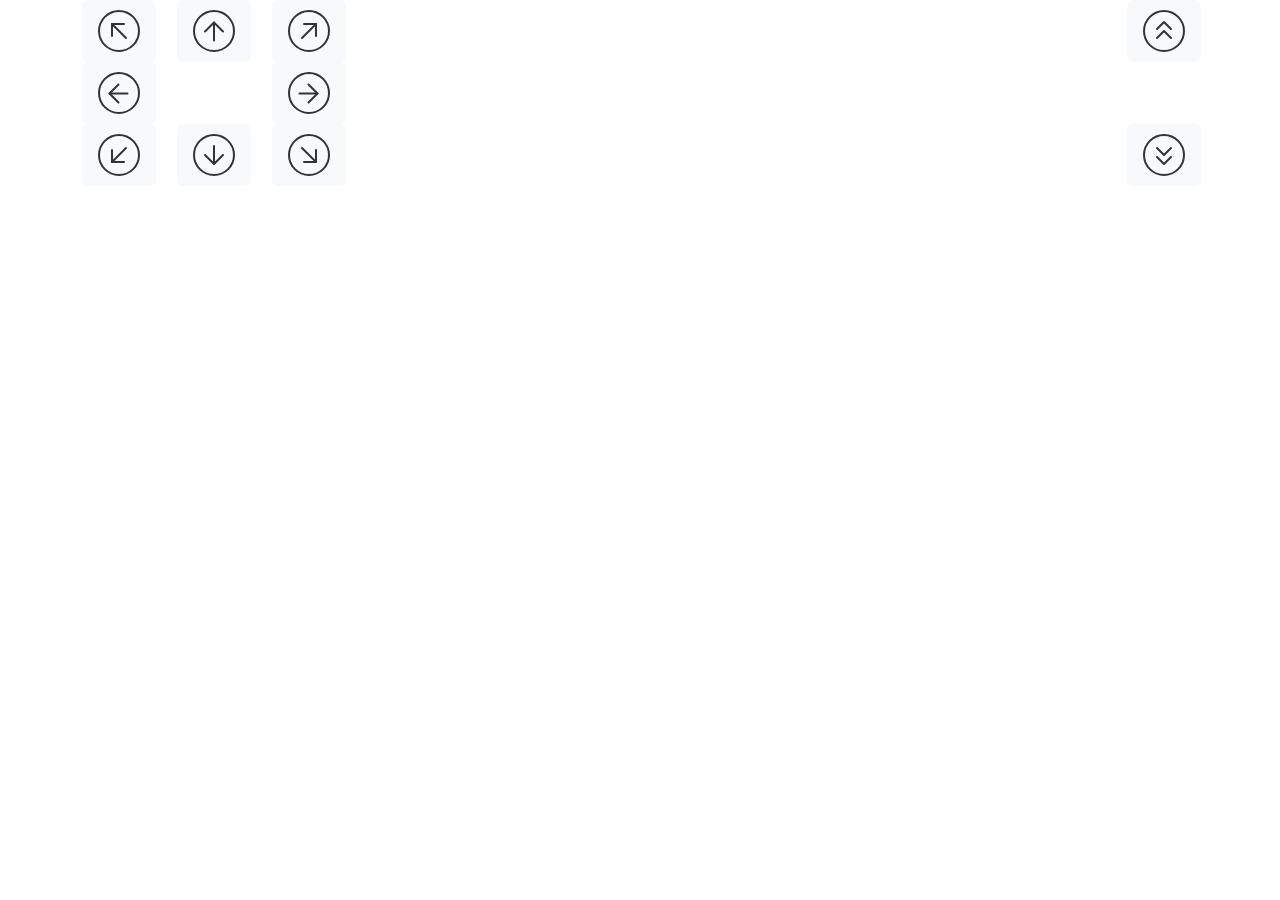
==== src/main/resources/index.html @ 2a311222 "change logic" ====
<!DOCTYPE html>
<html lang="en">
<head>
    <meta charset="UTF-8">
    <title>car</title>
    <link href="https://cdn.bootcdn.net/ajax/libs/bootstrap/5.3.1/css/bootstrap.css" rel="stylesheet">
    <link rel="icon" href="static/steering-wheel.png" />
</head>
<body>
    <div class="container">
        <div class="col">
            <div class="row">
                <div class="col-1">
                    <button class="btn btn-light" id="turn_left" >
                        <img src="static/turn_left.svg" alt="1"></img>
                    </button>
                </div>
                <div class="col-1">
                    <button class="btn btn-light" id="straight">
                        <img src="static/up.svg" alt="1"></img>
                    </button>
                </div>
                <div class="col-1">
                    <button class="btn btn-light" id="turn_right">
                        <img src="static/turn_right.svg" alt="1"></img>
                    </button>
                </div>
                <div class="col-7"></div>
                <div class="col-1"></div>
                <div class="col-1">
                    <button class="btn btn-light" id="speed_up">
                        <img src="static/speed_up.svg" alt="1"></img>
                    </button>
                </div>
            </div>
            <div class="row">
                <div class="col-1">
                    <button class="btn btn-light" id="left">
                        <img src="static/left.svg" alt="left"></img>
                    </button>
                </div>
                <div class="col-1">

                </div>
                <div class="col-1">
                    <button class="btn btn-light" id="right">
                        <img src="static/right.svg" alt="right"></img>
                    </button>
                </div>
                <div class="col-9">

                </div>
            </div>
            <div class="row">
                <div class="col-1">
                    <button class="btn btn-light" id="back_left">
                        <img src="static/back_left.svg" alt="down"></img>
                    </button>
                </div>
                <div class="col-1">
                    <button class="btn btn-light" id="backward">
                        <img src="static/down.svg" alt="down"></img>
                    </button>
                </div>
                <div class="col-1">
                    <button class="btn btn-light" id="back_right">
                        <img src="static/back_right.svg" alt="down"></img>
                    </button>
                </div>
                <div class="col-7"></div>
                <div class="col-1"></div>
                <div class="col-1">
                    <button class="btn btn-light" id="speed_down">
                        <img src="static/speed_down.svg" alt="down"></img>
                    </button>
                </div>
            </div>
        </div>
    </div>
    <script src="https://code.jquery.com/jquery-3.6.0.min.js"></script>
    <script src="static/button_new.js"></script>
</body>
</html>
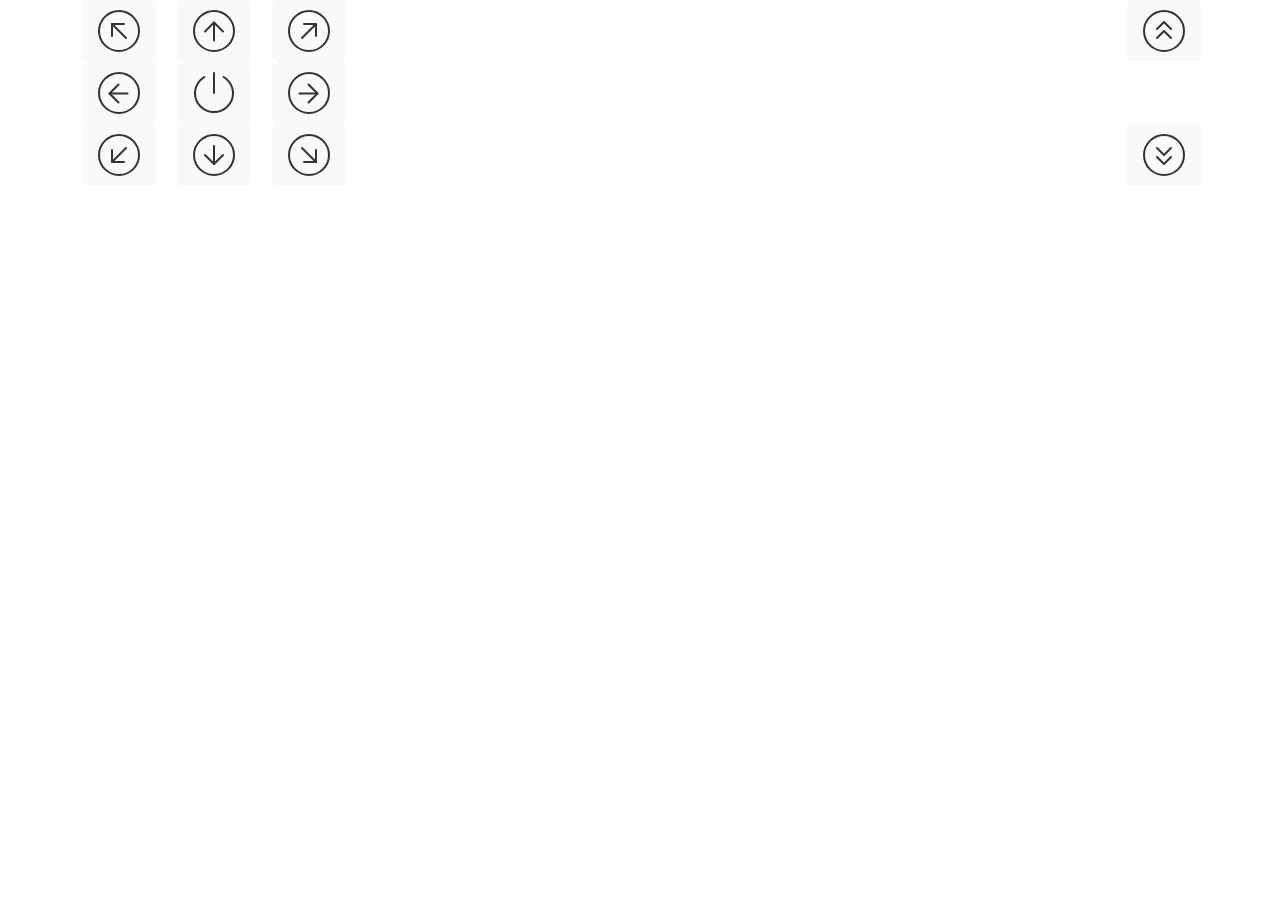
==== commit 3525d23f: "add power button" ====
--- a/src/main/resources/index.html
+++ b/src/main/resources/index.html
@@ -1,83 +1,91 @@
 <!DOCTYPE html>
 <html lang="en">
+
 <head>
     <meta charset="UTF-8">
     <title>car</title>
     <link href="https://cdn.bootcdn.net/ajax/libs/bootstrap/5.3.1/css/bootstrap.css" rel="stylesheet">
-    <link rel="icon" href="static/steering-wheel.png" />
+    <link rel="icon" href="static/steering-wheel.png"/>
 </head>
+
 <body>
-    <div class="container">
-        <div class="col">
-            <div class="row">
-                <div class="col-1">
-                    <button class="btn btn-light" id="turn_left" >
-                        <img src="static/turn_left.svg" alt="1"></img>
-                    </button>
-                </div>
-                <div class="col-1">
-                    <button class="btn btn-light" id="straight">
-                        <img src="static/up.svg" alt="1"></img>
-                    </button>
-                </div>
-                <div class="col-1">
-                    <button class="btn btn-light" id="turn_right">
-                        <img src="static/turn_right.svg" alt="1"></img>
-                    </button>
-                </div>
-                <div class="col-7"></div>
-                <div class="col-1"></div>
-                <div class="col-1">
-                    <button class="btn btn-light" id="speed_up">
-                        <img src="static/speed_up.svg" alt="1"></img>
-                    </button>
-                </div>
+<div class="container">
+    <div class="col">
+        <div class="row">
+            <div class="col-1">
+                <button class="btn btn-light" id="turn_left">
+                    <img src="static/turn_left.svg" alt="1"></img>
+                </button>
             </div>
-            <div class="row">
-                <div class="col-1">
-                    <button class="btn btn-light" id="left">
-                        <img src="static/left.svg" alt="left"></img>
-                    </button>
-                </div>
-                <div class="col-1">
-
-                </div>
-                <div class="col-1">
-                    <button class="btn btn-light" id="right">
-                        <img src="static/right.svg" alt="right"></img>
-                    </button>
-                </div>
-                <div class="col-9">
-
-                </div>
+            <div class="col-1">
+                <button class="btn btn-light" id="straight">
+                    <img src="static/up.svg" alt="1"></img>
+                </button>
             </div>
-            <div class="row">
-                <div class="col-1">
-                    <button class="btn btn-light" id="back_left">
-                        <img src="static/back_left.svg" alt="down"></img>
-                    </button>
-                </div>
-                <div class="col-1">
-                    <button class="btn btn-light" id="backward">
-                        <img src="static/down.svg" alt="down"></img>
-                    </button>
-                </div>
-                <div class="col-1">
-                    <button class="btn btn-light" id="back_right">
-                        <img src="static/back_right.svg" alt="down"></img>
-                    </button>
-                </div>
-                <div class="col-7"></div>
-                <div class="col-1"></div>
-                <div class="col-1">
-                    <button class="btn btn-light" id="speed_down">
-                        <img src="static/speed_down.svg" alt="down"></img>
-                    </button>
-                </div>
+            <div class="col-1">
+                <button class="btn btn-light" id="turn_right">
+                    <img src="static/turn_right.svg" alt="1"></img>
+                </button>
+            </div>
+            <div class="col-7"></div>
+            <div class="col-1"></div>
+            <div class="col-1">
+                <button class="btn btn-light" id="speed_up">
+                    <img src="static/speed_up.svg" alt="1"></img>
+                </button>
+            </div>
+        </div>
+        <div class="row">
+            <div class="col-1">
+                <button class="btn btn-light" id="left">
+                    <img src="static/left.svg" alt="left"></img>
+                </button>
+            </div>
+            <div class="col-1">
+                <button class="btn btn-light" id="power">
+                    <img src="static/power.svg" alt="power"></img>
+                </button>
+            </div>
+            <div class="col-1">
+                <button class="btn btn-light" id="right">
+                    <img src="static/right.svg" alt="right"></img>
+                </button>
+            </div>
+            <div class="col-7">
+            </div>
+            <div class="col-1">
+            </div>
+            <div class="col-1">
+            </div>
+        </div>
+        <div class="row">
+            <div class="col-1">
+                <button class="btn btn-light" id="back_left">
+                    <img src="static/back_left.svg" alt="down"></img>
+                </button>
+            </div>
+            <div class="col-1">
+                <button class="btn btn-light" id="backward">
+                    <img src="static/down.svg" alt="down"></img>
+                </button>
+            </div>
+            <div class="col-1">
+                <button class="btn btn-light" id="back_right">
+                    <img src="static/back_right.svg" alt="down"></img>
+                </button>
+            </div>
+            <div class="col-7"></div>
+            <div class="col-1"></div>
+            <div class="col-1">
+                <button class="btn btn-light" id="speed_down">
+                    <img src="static/speed_down.svg" alt="down"></img>
+                </button>
             </div>
         </div>
     </div>
-    <script src="https://code.jquery.com/jquery-3.6.0.min.js"></script>
-    <script src="static/button_new.js"></script>
+</div>
+<script src="https://code.jquery.com/jquery-3.6.0.min.js"></script>
+<script src="static/button_new.js"></script>
 </body>
+
 </html>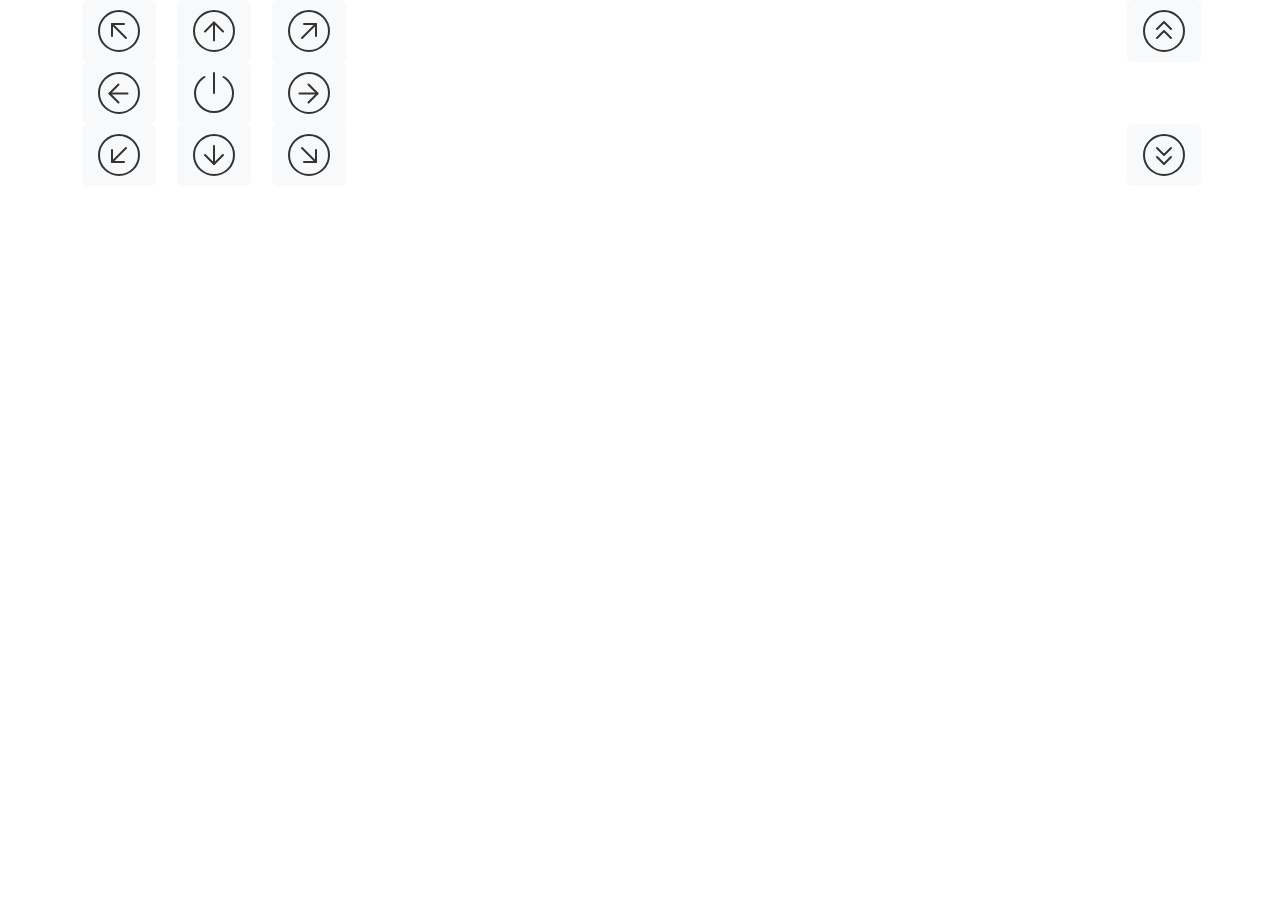
==== commit 57581c00: "left & right" ====
--- a/src/main/resources/index.html
+++ b/src/main/resources/index.html
@@ -74,9 +74,9 @@
                     <img src="static/back_right.svg" alt="down"></img>
                 </button>
             </div>
-            <div class="col-7"></div>
-            <div class="col-1"></div>
-            <div class="col-1">
+            <div class="col-7 "></div>
+            <div class="col-1 "></div>
+            <div class="col-1 ">
                 <button class="btn btn-light" id="speed_down">
                     <img src="static/speed_down.svg" alt="down"></img>
                 </button>
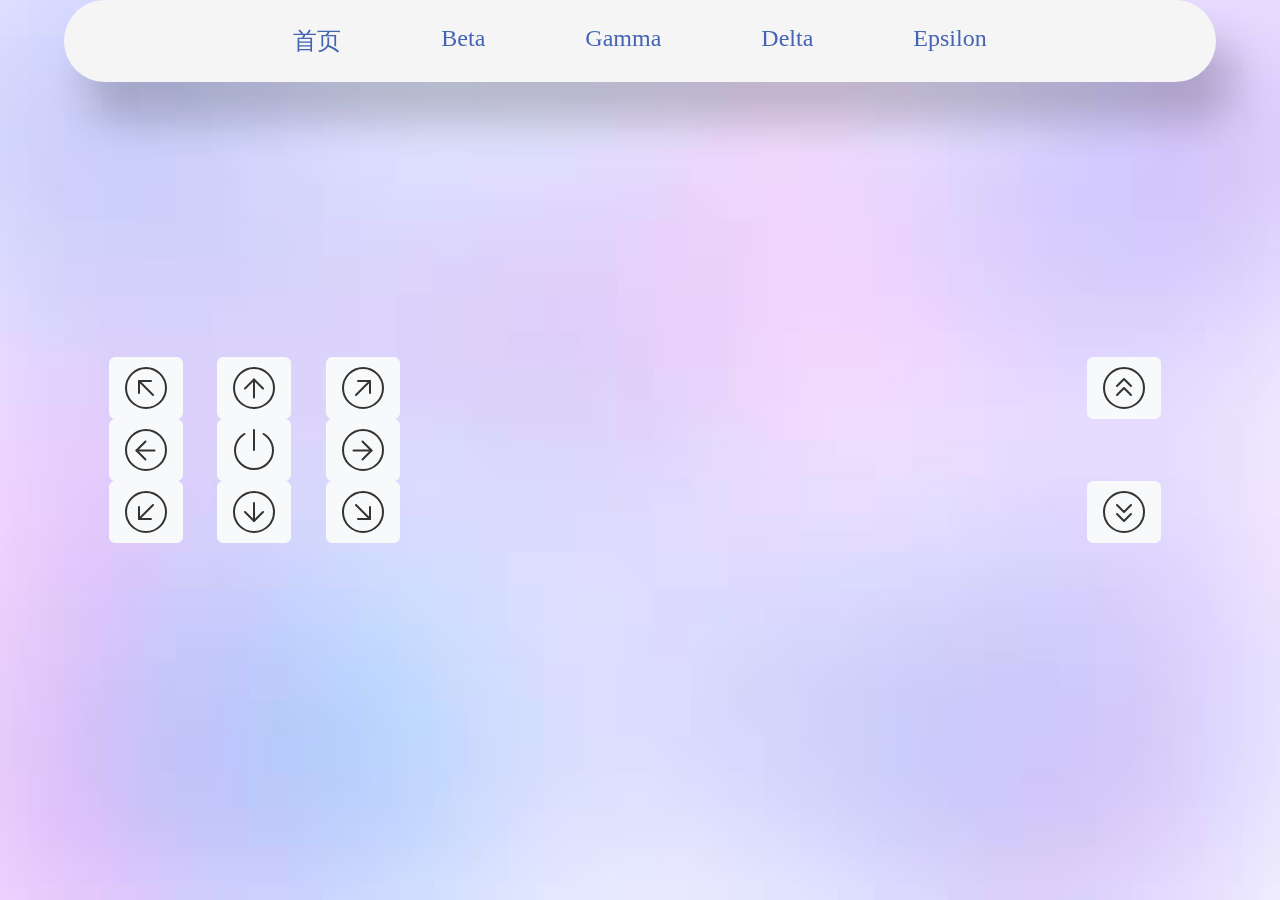
==== commit de6806e7: "change frontpage" ====
--- a/src/main/resources/index.html
+++ b/src/main/resources/index.html
@@ -1,91 +1,104 @@
 <!DOCTYPE html>
 <html lang="en">
-
 <head>
-    <meta charset="UTF-8">
-    <title>car</title>
-    <link href="https://cdn.bootcdn.net/ajax/libs/bootstrap/5.3.1/css/bootstrap.css" rel="stylesheet">
-    <link rel="icon" href="static/steering-wheel.png"/>
+  <meta charset="UTF-8" />
+  <!-- <meta name="viewport" content="width=device-width, initial-scale=1.0" /> -->
+  <title>car</title>
+  <link rel="icon" href="static/steering-wheel.png" >
+  <link rel="stylesheet" href="static/title.css">
+  <link href="https://cdn.bootcdn.net/ajax/libs/bootstrap/5.3.1/css/bootstrap.css" rel="stylesheet">
 </head>
-
 <body>
-<div class="container">
-    <div class="col">
-        <div class="row">
-            <div class="col-1">
-                <button class="btn btn-light" id="turn_left">
-                    <img src="static/turn_left.svg" alt="1"></img>
-                </button>
-            </div>
-            <div class="col-1">
-                <button class="btn btn-light" id="straight">
-                    <img src="static/up.svg" alt="1"></img>
-                </button>
-            </div>
-            <div class="col-1">
-                <button class="btn btn-light" id="turn_right">
-                    <img src="static/turn_right.svg" alt="1"></img>
-                </button>
-            </div>
-            <div class="col-7"></div>
-            <div class="col-1"></div>
-            <div class="col-1">
-                <button class="btn btn-light" id="speed_up">
-                    <img src="static/speed_up.svg" alt="1"></img>
-                </button>
-            </div>
+  <ul id="nav">
+    <li class="slide1"></li>
+    <li class="slide2"></li>
+    <li><a href="#">首页</a></li>
+    <li><a href="#">Beta</a></li>
+    <li><a href="#">Gamma</a></li>
+    <li><a href="#">Delta</a></li>
+    <li><a href="#">Epsilon</a></li>
+  </ul>
+  <div class="col" >
+    <div class="row">
+        <div class="col-1"></div>
+        <div class="col-1">
+            <button class="btn btn-light" id="turn_left">
+                <img src="static/turn_left.svg" alt="1"></img>
+            </button>
         </div>
-        <div class="row">
-            <div class="col-1">
-                <button class="btn btn-light" id="left">
-                    <img src="static/left.svg" alt="left"></img>
-                </button>
-            </div>
-            <div class="col-1">
-                <button class="btn btn-light" id="power">
-                    <img src="static/power.svg" alt="power"></img>
-                </button>
-            </div>
-            <div class="col-1">
-                <button class="btn btn-light" id="right">
-                    <img src="static/right.svg" alt="right"></img>
-                </button>
-            </div>
-            <div class="col-7">
-            </div>
-            <div class="col-1">
-            </div>
-            <div class="col-1">
-            </div>
+        <div class="col-1">
+            <button class="btn btn-light" id="straight">
+                <img src="static/up.svg" alt="1"></img>
+            </button>
         </div>
-        <div class="row">
-            <div class="col-1">
-                <button class="btn btn-light" id="back_left">
-                    <img src="static/back_left.svg" alt="down"></img>
-                </button>
-            </div>
-            <div class="col-1">
-                <button class="btn btn-light" id="backward">
-                    <img src="static/down.svg" alt="down"></img>
-                </button>
-            </div>
-            <div class="col-1">
-                <button class="btn btn-light" id="back_right">
-                    <img src="static/back_right.svg" alt="down"></img>
-                </button>
-            </div>
-            <div class="col-7 "></div>
-            <div class="col-1 "></div>
-            <div class="col-1 ">
-                <button class="btn btn-light" id="speed_down">
-                    <img src="static/speed_down.svg" alt="down"></img>
-                </button>
-            </div>
+        <div class="col-1">
+            <button class="btn btn-light" id="turn_right">
+                <img src="static/turn_right.svg" alt="1"></img>
+            </button>
         </div>
+        <div class="col-5"></div>
+        <div class="col-1"></div>
+        <div class="col-1">
+            <button class="btn btn-light" id="speed_up">
+                <img src="static/speed_up.svg" alt="1"></img>
+            </button>
+        </div>
+        <div class="col-1"></div>
+    </div>
+    <div class="row">
+        <div class="col-1"></div>
+        <div class="col-1">
+            <button class="btn btn-light" id="left">
+                <img src="static/left.svg" alt="left"></img>
+            </button>
+        </div>
+        <div class="col-1">
+            <button class="btn btn-light" id="power">
+                <img src="static/power.svg" alt="power"></img>
+            </button>
+        </div>
+        <div class="col-1">
+            <button class="btn btn-light" id="right">
+                <img src="static/right.svg" alt="right"></img>
+            </button>
+        </div>
+        <div class="col-5">
+        </div>
+        <div class="col-1">
+        </div>
+        <div class="col-1">
+        </div>
+        <div class="col-1"></div>
+    </div>
+    <div class="row">
+        <div class="col-1"></div>
+        <div class="col-1">
+            <button class="btn btn-light" id="back_left">
+                <img src="static/back_left.svg" alt="down"></img>
+            </button>
+        </div>
+        <div class="col-1">
+            <button class="btn btn-light" id="backward">
+                <img src="static/down.svg" alt="down"></img>
+            </button>
+        </div>
+        <div class="col-1">
+            <button class="btn btn-light" id="back_right">
+                <img src="static/back_right.svg" alt="down"></img>
+            </button>
+        </div>
+        <div class="col-5"></div>
+        <div class="col-1"></div>
+        <div class="col-1">
+            <button class="btn btn-light" id="speed_down">
+                <img src="static/speed_down.svg" alt="down"></img>
+            </button>
+        </div>
+        <div class="col-1"></div>
     </div>
 </div>
-<script src="https://code.jquery.com/jquery-3.6.0.min.js"></script>
-<script src="static/button_new.js"></script>
+  <script src="https://cdnjs.cloudflare.com/ajax/libs/jquery/3.4.1/jquery.min.js"></script>
+  <script src="/static/title.js"></script>
+  <script src="static/button_new.js"></script>
 </body>
-
 </html>--- a/src/main/resources/static/title.css
+++ b/src/main/resources/static/title.css
@@ -0,0 +1,69 @@
+* {
+    box-sizing: border-box;
+    padding: 0;
+    margin: 0;
+  }
+  
+  body {
+    display: flex;
+    justify-content: center;
+    align-items: center;
+    height: 100vh;
+    background: url(bg.png) no-repeat center center fixed;
+    background-size: cover;
+  }
+  
+  #nav {
+    position: fixed;
+    top: 0;
+    left: 0;
+    right: 0;
+    width: 90%;
+    margin-left: auto;
+    margin-right: auto;
+    border: none;
+    border-radius: 10em;
+    display: flex;
+    list-style: none;
+    justify-content: center;
+    background: #f5f5f5;
+    box-shadow: 20px 40px 40px #00000033;
+    padding: 10px;
+  }
+  
+  #nav li a {
+    position: relative;
+    padding: 15px 50px;
+    font: 500 24px "优设标题黑";
+    border: none;
+    outline: none;
+    color: rgb(70, 100, 180);
+    display: inline-block;
+    text-decoration: none;
+    z-index: 3;
+  }
+  
+  .slide1,
+  .slide2 {
+    position: absolute;
+    display: inline-block;
+    height: 60px;
+    border-radius: 10em;
+    transition: all 0.6s cubic-bezier(0.23, 1, 0.32, 1.05);
+  }
+  
+  .slide1 {
+    background-color: rgb(170, 190, 255);
+    z-index: 2;
+  }
+  
+  .slide2 {
+    opacity: 0;
+    background-color: rgba(170, 190, 255, 0.5);
+    z-index: 1;
+    box-shadow: 0 0 20px #ffffffaa inset;
+  }
+  
+  .squeeze {
+    transform: scale(0.9);
+  }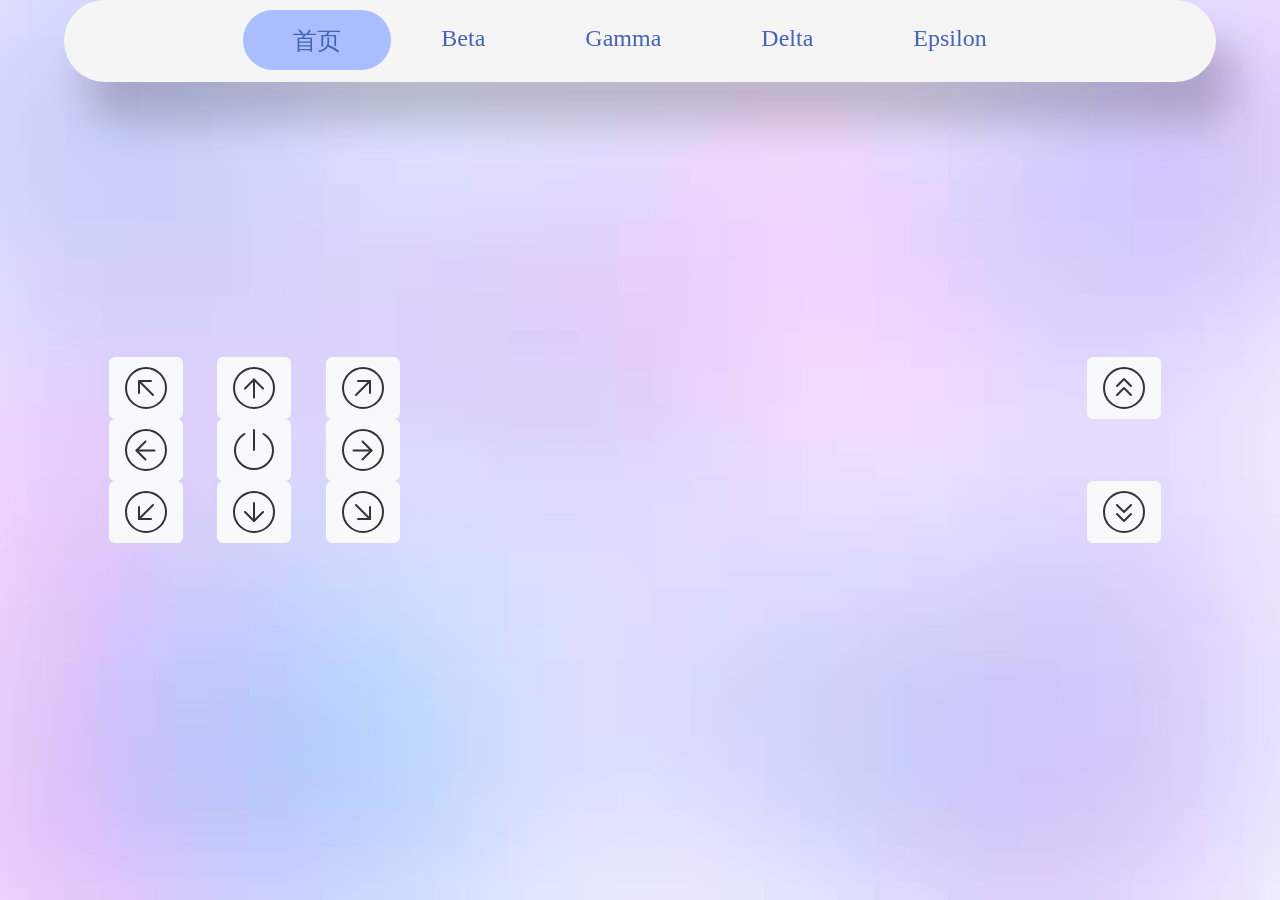
==== commit 9185300b: "backup" ====
--- a/src/main/resources/index.html
+++ b/src/main/resources/index.html
@@ -1,7 +1,7 @@
 <!DOCTYPE html>
 <html lang="en">
 <head>
-  <meta charset="UTF-8" />
+  <meta charset="GBK" />
   <!-- <meta name="viewport" content="width=device-width, initial-scale=1.0" /> -->
   <title>car</title>
   <link rel="icon" href="static/steering-wheel.png" >
@@ -12,7 +12,7 @@
   <ul id="nav">
     <li class="slide1"></li>
     <li class="slide2"></li>
-    <li><a href="#">首页</a></li>
+    <li><a href="#">��ҳ</a></li>
     <li><a href="#">Beta</a></li>
     <li><a href="#">Gamma</a></li>
     <li><a href="#">Delta</a></li>
@@ -98,7 +98,7 @@
     </div>
 </div>
   <script src="https://cdnjs.cloudflare.com/ajax/libs/jquery/3.4.1/jquery.min.js"></script>
-  <script src="/static/title.js"></script>
+  <script src="static/title.js"></script>
   <script src="static/button_new.js"></script>
 </body>
 </html>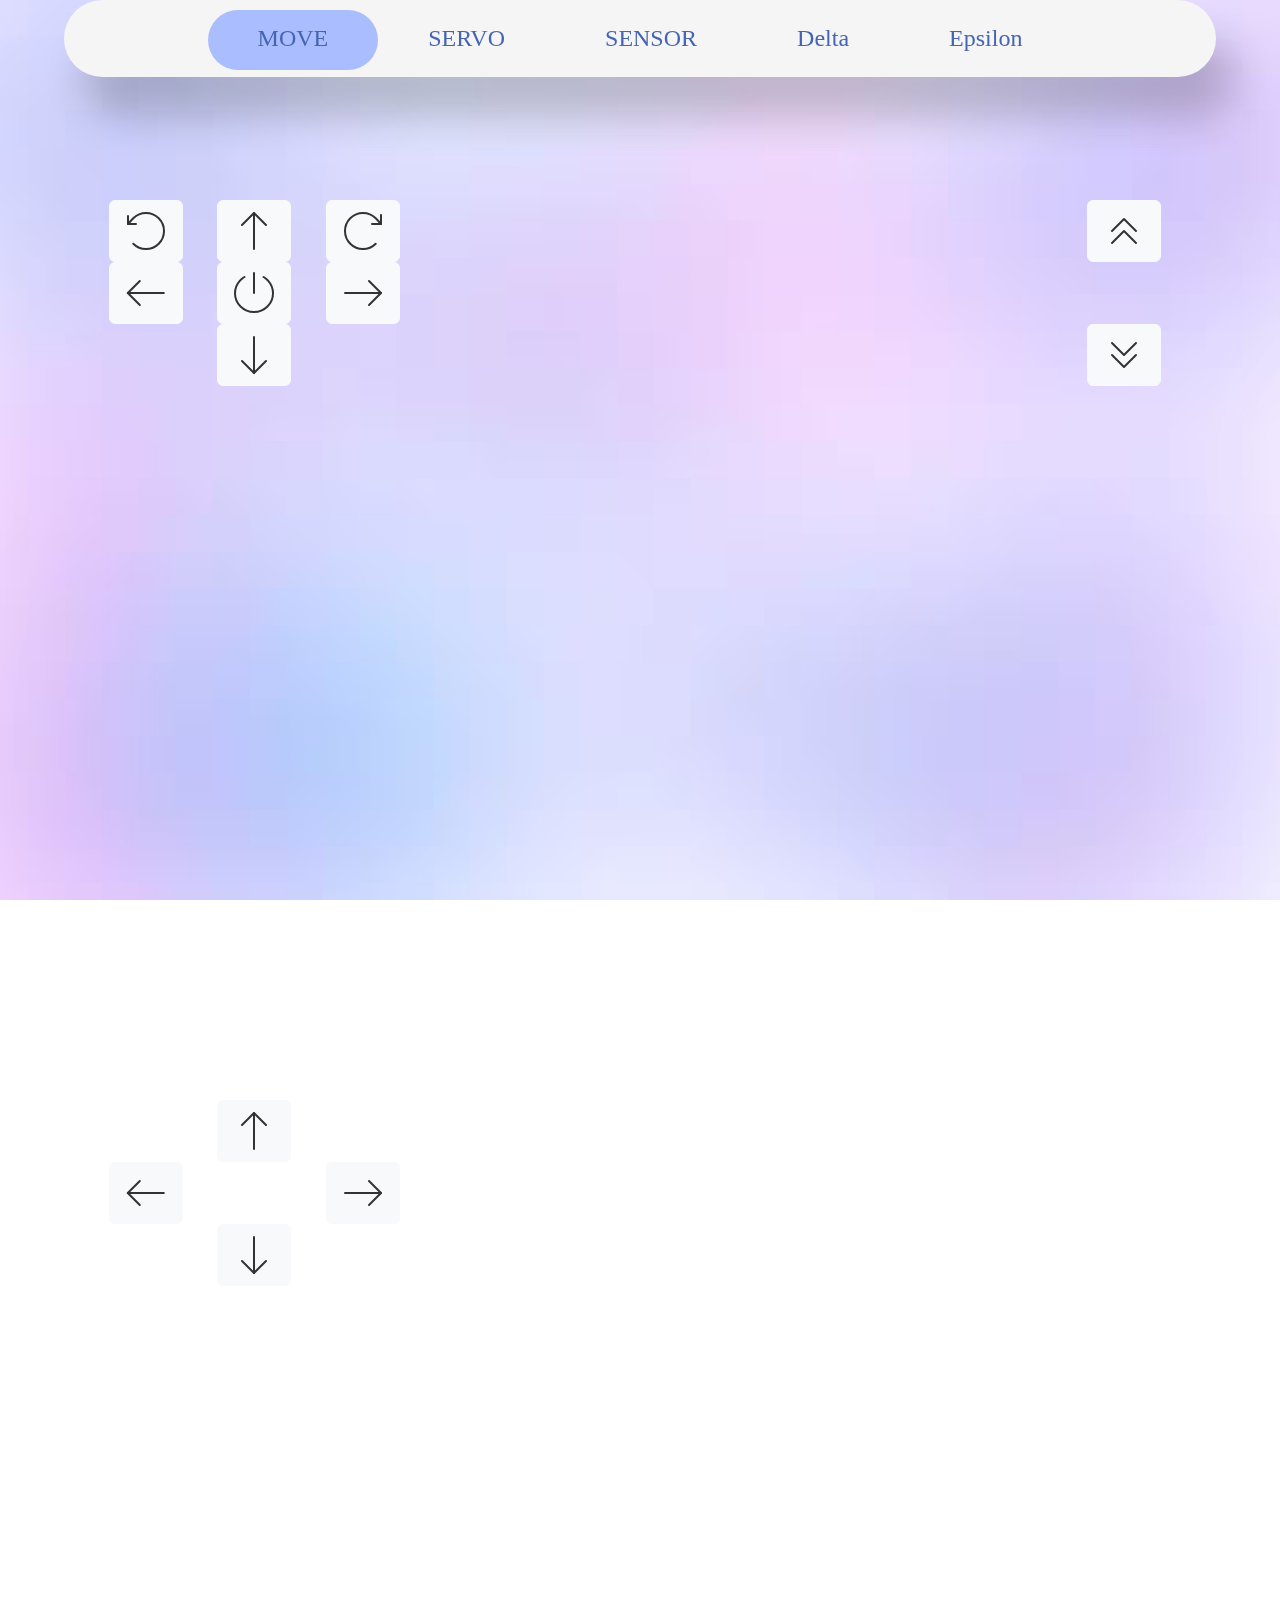
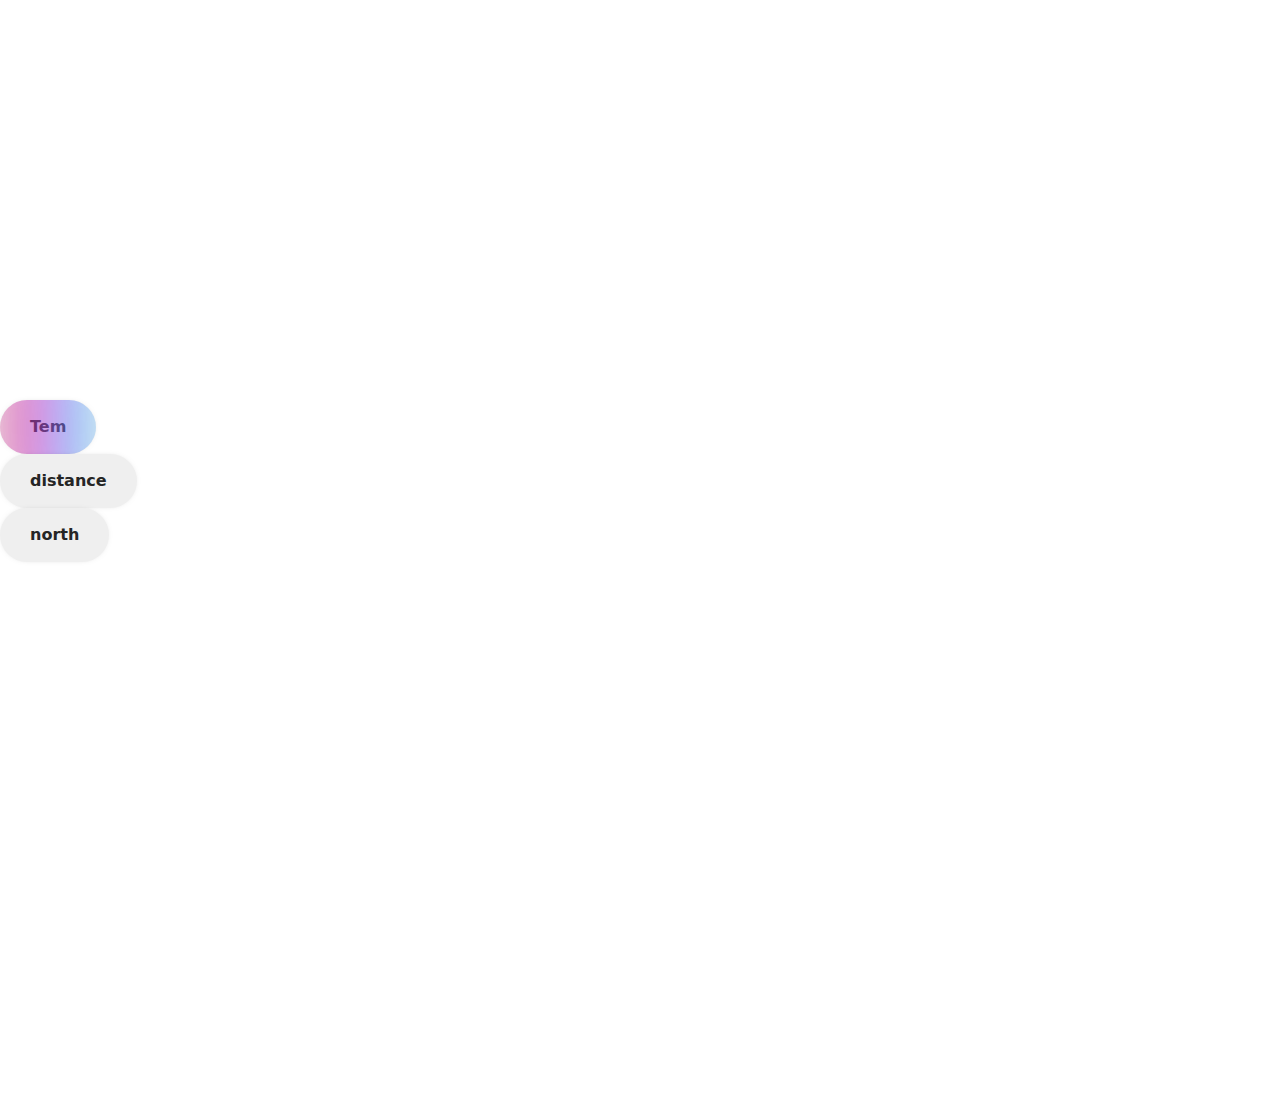
==== commit 03689dc0: "24.4.7show" ====
--- a/src/main/resources/index.html
+++ b/src/main/resources/index.html
@@ -1,104 +1,189 @@
 <!DOCTYPE html>
 <html lang="en">
 <head>
-  <meta charset="GBK" />
-  <!-- <meta name="viewport" content="width=device-width, initial-scale=1.0" /> -->
-  <title>car</title>
-  <link rel="icon" href="static/steering-wheel.png" >
-  <link rel="stylesheet" href="static/title.css">
-  <link href="https://cdn.bootcdn.net/ajax/libs/bootstrap/5.3.1/css/bootstrap.css" rel="stylesheet">
+    <meta charset="UTF-8">
+    <title>Scrolling Page</title>
+    <link rel="icon" href="static/steering-wheel.png">
+    <link rel="stylesheet" href="css/title.css">
+    <link rel="stylesheet" href="css/roll.css">
+    <link rel="stylesheet" href="css/sensor.css">
+    <script src="https://cdnjs.cloudflare.com/ajax/libs/jquery/3.4.1/jquery.min.js"></script>
+    <link href="https://cdn.bootcdn.net/ajax/libs/bootstrap/5.3.1/css/bootstrap.css" rel="stylesheet">
 </head>
 <body>
-  <ul id="nav">
+<ul id="nav">
     <li class="slide1"></li>
     <li class="slide2"></li>
-    <li><a href="#">��ҳ</a></li>
-    <li><a href="#">Beta</a></li>
-    <li><a href="#">Gamma</a></li>
+    <li><a href="#index">MOVE</a></li>
+    <li><a href="#servo">SERVO</a></li>
+    <li><a href="#sensor">SENSOR</a></li>
     <li><a href="#">Delta</a></li>
     <li><a href="#">Epsilon</a></li>
-  </ul>
-  <div class="col" >
-    <div class="row">
-        <div class="col-1"></div>
-        <div class="col-1">
-            <button class="btn btn-light" id="turn_left">
-                <img src="static/turn_left.svg" alt="1"></img>
-            </button>
+</ul>
+<script src="js/title.js"></script>
+<div class="page" id="index">
+    <div class="col">
+        <div class="row">
+            <div class="col-1"></div>
+            <div class="col-1">
+                <button class="btn btn-light" id="turn_left">
+                    <img src="static/turn_left.svg" alt="1"></img>
+                </button>
+            </div>
+            <div class="col-1">
+                <button class="btn btn-light" id="straight">
+                    <img src="static/up.svg" alt="1"></img>
+                </button>
+            </div>
+            <div class="col-1">
+                <button class="btn btn-light" id="turn_right">
+                    <img src="static/turn_right.svg" alt="1"></img>
+                </button>
+            </div>
+            <div class="col-5"></div>
+            <div class="col-1"></div>
+            <div class="col-1">
+                <button class="btn btn-light" id="speed_up">
+                    <img src="static/speed_up.svg" alt="1"></img>
+                </button>
+            </div>
+            <div class="col-1"></div>
         </div>
-        <div class="col-1">
-            <button class="btn btn-light" id="straight">
-                <img src="static/up.svg" alt="1"></img>
-            </button>
+        <div class="row">
+            <div class="col-1"></div>
+            <div class="col-1">
+                <button class="btn btn-light" id="left">
+                    <img src="static/left.svg" alt="left"></img>
+                </button>
+            </div>
+            <div class="col-1">
+                <button class="btn btn-light" id="stop">
+                    <img src="static/power.svg" alt="stop"></img>
+                </button>
+            </div>
+            <div class="col-1">
+                <button class="btn btn-light" id="right">
+                    <img src="static/right.svg" alt="right"></img>
+                </button>
+            </div>
+            <div class="col-5">
+            </div>
+            <div class="col-1">
+            </div>
+            <div class="col-1">
+            </div>
+            <div class="col-1"></div>
         </div>
-        <div class="col-1">
-            <button class="btn btn-light" id="turn_right">
-                <img src="static/turn_right.svg" alt="1"></img>
-            </button>
+        <div class="row">
+            <div class="col-1"></div>
+            <div class="col-1">
+
+            </div>
+            <div class="col-1">
+                <button class="btn btn-light" id="backward">
+                    <img src="static/down.svg" alt="down"></img>
+                </button>
+            </div>
+            <div class="col-1">
+
+            </div>
+            <div class="col-5"></div>
+            <div class="col-1"></div>
+            <div class="col-1">
+                <button class="btn btn-light" id="speed_down">
+                    <img src="static/speed_down.svg" alt="down"></img>
+                </button>
+            </div>
+            <div class="col-1"></div>
         </div>
-        <div class="col-5"></div>
-        <div class="col-1"></div>
-        <div class="col-1">
-            <button class="btn btn-light" id="speed_up">
-                <img src="static/speed_up.svg" alt="1"></img>
-            </button>
+    </div>
+    <script src="js/move.js"></script>
+</div>
+
+<div class="page" id="servo">
+    <div class="col">
+        <div class="row">
+            <div class="col-1"></div>
+            <div class="col-1">
+
+            </div>
+            <div class="col-1">
+                <button class="btn btn-light" id="servo_up">
+                    <img src="static/up.svg" alt="1"></img>
+                </button>
+            </div>
+            <div class="col-1">
+
+            </div>
+            <div class="col-5"></div>
+            <div class="col-1"></div>
+            <div class="col-1">
+
+            </div>
+            <div class="col-1"></div>
         </div>
-        <div class="col-1"></div>
+        <div class="row">
+            <div class="col-1"></div>
+            <div class="col-1">
+                <button class="btn btn-light" id="servo_left">
+                    <img src="static/left.svg" alt="left"></img>
+                </button>
+            </div>
+            <div class="col-1">
+
+            </div>
+            <div class="col-1">
+                <button class="btn btn-light" id="servo_right">
+                    <img src="static/right.svg" alt="right"></img>
+                </button>
+            </div>
+            <div class="col-5">
+            </div>
+            <div class="col-1">
+            </div>
+            <div class="col-1">
+            </div>
+            <div class="col-1"></div>
+        </div>
+        <div class="row">
+            <div class="col-1"></div>
+            <div class="col-1">
+
+            </div>
+            <div class="col-1">
+                <button class="btn btn-light" id="servo_down">
+                    <img src="static/down.svg" alt="down"></img>
+                </button>
+            </div>
+            <div class="col-1">
+
+            </div>
+            <div class="col-5"></div>
+            <div class="col-1"></div>
+            <div class="col-1">
+
+            </div>
+            <div class="col-1"></div>
+        </div>
     </div>
-    <div class="row">
-        <div class="col-1"></div>
-        <div class="col-1">
-            <button class="btn btn-light" id="left">
-                <img src="static/left.svg" alt="left"></img>
-            </button>
-        </div>
-        <div class="col-1">
-            <button class="btn btn-light" id="power">
-                <img src="static/power.svg" alt="power"></img>
-            </button>
-        </div>
-        <div class="col-1">
-            <button class="btn btn-light" id="right">
-                <img src="static/right.svg" alt="right"></img>
-            </button>
-        </div>
-        <div class="col-5">
-        </div>
-        <div class="col-1">
-        </div>
-        <div class="col-1">
-        </div>
-        <div class="col-1"></div>
+    <script src="js/servo.js"></script>
+</div>
+
+<div class="page" id="sensor">
+    <div>
+        <button class="buttonsensor">
+            Tem
+            <div class="hoverEffect">
+                <div></div>
+            </div>
+        </button>
     </div>
-    <div class="row">
-        <div class="col-1"></div>
-        <div class="col-1">
-            <button class="btn btn-light" id="back_left">
-                <img src="static/back_left.svg" alt="down"></img>
-            </button>
-        </div>
-        <div class="col-1">
-            <button class="btn btn-light" id="backward">
-                <img src="static/down.svg" alt="down"></img>
-            </button>
-        </div>
-        <div class="col-1">
-            <button class="btn btn-light" id="back_right">
-                <img src="static/back_right.svg" alt="down"></img>
-            </button>
-        </div>
-        <div class="col-5"></div>
-        <div class="col-1"></div>
-        <div class="col-1">
-            <button class="btn btn-light" id="speed_down">
-                <img src="static/speed_down.svg" alt="down"></img>
-            </button>
-        </div>
-        <div class="col-1"></div>
+    <div>
+        <button class="buttonsensor">distance</button>
+    </div>
+    <div>
+        <button class="buttonsensor">north</button>
     </div>
 </div>
-  <script src="https://cdnjs.cloudflare.com/ajax/libs/jquery/3.4.1/jquery.min.js"></script>
-  <script src="static/title.js"></script>
-  <script src="static/button_new.js"></script>
 </body>
 </html>--- a/src/main/resources/css/title.css
+++ b/src/main/resources/css/title.css
@@ -0,0 +1,69 @@
+* {
+    box-sizing: border-box;
+    padding: 0;
+    margin: 0;
+  }
+  
+  body {
+    display: block;
+    justify-content: center;
+    align-items: center;
+    height: 100vh;
+    background: url(../static/bg.png) no-repeat center center fixed;
+    background-size: cover;
+  }
+  
+  #nav {
+    position: fixed;
+    top: 0;
+    left: 0;
+    right: 0;
+    width: 90%;
+    margin-left: auto;
+    margin-right: auto;
+    border: none;
+    border-radius: 10em;
+    display: flex;
+    list-style: none;
+    justify-content: center;
+    background: #f5f5f5;
+    box-shadow: 20px 40px 40px #00000033;
+    padding: 10px;
+  }
+  
+  #nav li a {
+    position: relative;
+    padding: 15px 50px;
+    font: 500 24px "优设标题黑";
+    border: none;
+    outline: none;
+    color: rgb(70, 100, 180);
+    display: inline-block;
+    text-decoration: none;
+    z-index: 3;
+  }
+  
+  .slide1,
+  .slide2 {
+    position: absolute;
+    display: inline-block;
+    height: 60px;
+    border-radius: 10em;
+    transition: all 0.6s cubic-bezier(0.23, 1, 0.32, 1.05);
+  }
+  
+  .slide1 {
+    background-color: rgb(170, 190, 255);
+    z-index: 2;
+  }
+  
+  .slide2 {
+    opacity: 0;
+    background-color: rgba(170, 190, 255, 0.5);
+    z-index: 1;
+    box-shadow: 0 0 20px #ffffffaa inset;
+  }
+  
+  .squeeze {
+    transform: scale(0.9);
+  }--- a/src/main/resources/css/roll.css
+++ b/src/main/resources/css/roll.css
@@ -0,0 +1,10 @@
+body {
+    margin: 0;
+    padding: 0;
+    scroll-behavior: smooth;
+}
+
+.page {
+    height: 100vh;
+    padding-top: 200px;
+} --- a/src/main/resources/css/sensor.css
+++ b/src/main/resources/css/sensor.css
@@ -0,0 +1,64 @@
+.buttonsensor {
+  display: inline-flex;
+  align-items: center;
+  justify-content: center;
+  padding: 15px 30px;
+  border: 0;
+  position: relative;
+  overflow: hidden;
+  border-radius: 10rem;
+  transition: all 0.02s;
+  font-weight: bold;
+  color: rgb(37, 37, 37);
+  z-index: 0;
+  box-shadow: 0 0px 7px -5px rgba(0, 0, 0, 0.5);
+}
+
+.buttonsensor:hover {
+  background: rgb(193, 228, 248);
+  color: rgb(33, 0, 85);
+}
+
+.buttonsensor:active {
+  transform: scale(0.97);
+}
+
+.hoverEffect {
+  position: absolute;
+  bottom: 0;
+  top: 0;
+  left: 0;
+  right: 0;
+  display: flex;
+  align-items: center;
+  justify-content: center;
+  z-index: 1;
+}
+
+.hoverEffect div {
+  background: rgb(222,0,75);
+  background: linear-gradient(90deg, rgba(222,0,75,1) 0%, rgba(191,70,255,1) 49%, rgba(0,212,255,1) 100%);
+  border-radius: 40rem;
+  width: 10rem;
+  height: 10rem;
+  transition: 0.4s;
+  filter: blur(20px);
+  animation: effect infinite 3s linear;
+  opacity: 0.5;
+}
+
+.buttonsensor:hover .hoverEffect div {
+  width: 8rem;
+  height: 8rem;
+}
+
+@keyframes effect {
+
+  0% {
+    transform: rotate(0deg);
+  }
+
+  100% {
+    transform: rotate(360deg);
+  }
+}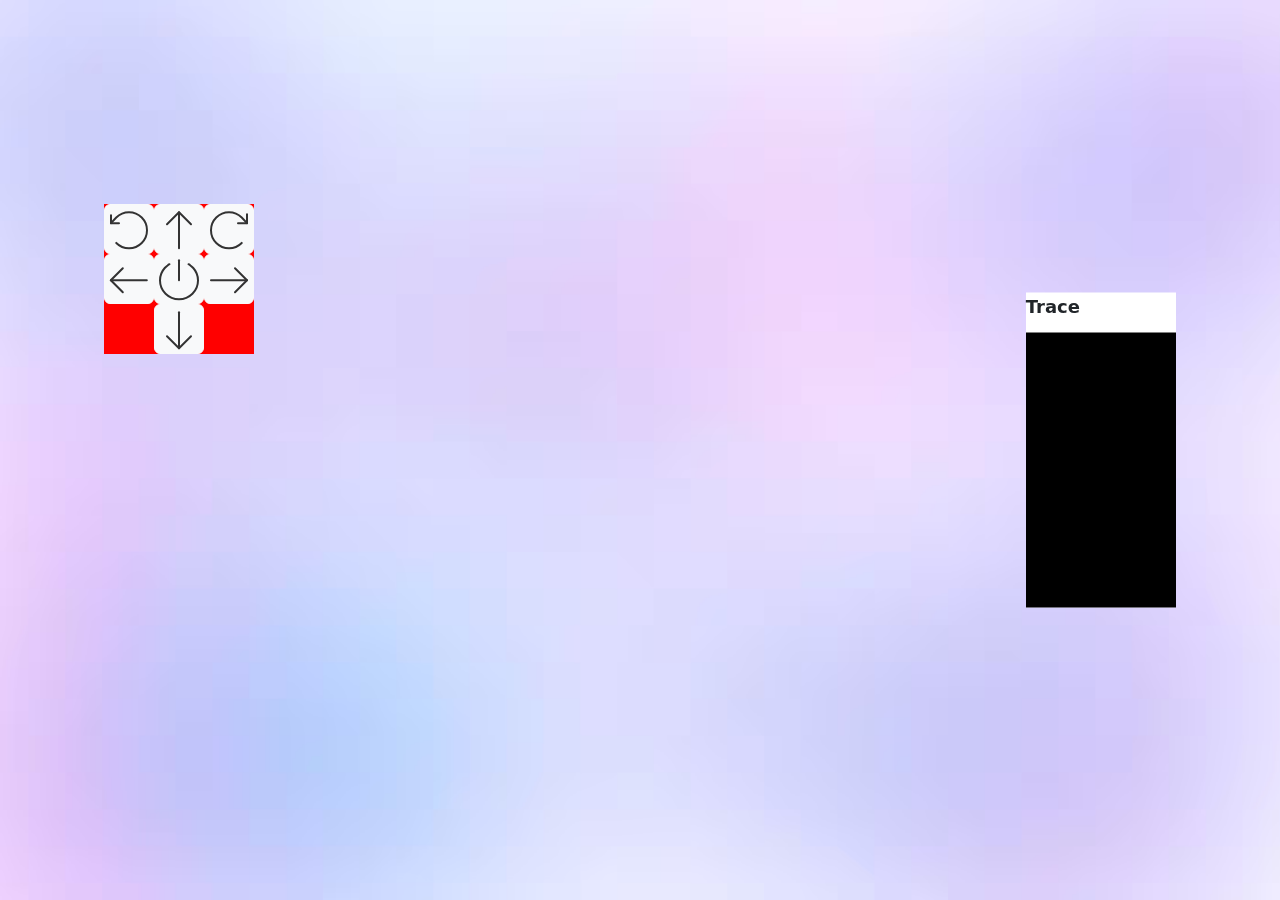
==== commit 398a836a: "24.7.3" ====
--- a/src/main/resources/index.html
+++ b/src/main/resources/index.html
@@ -1,189 +1,76 @@
 <!DOCTYPE html>
 <html lang="en">
-<head>
-    <meta charset="UTF-8">
-    <title>Scrolling Page</title>
-    <link rel="icon" href="static/steering-wheel.png">
-    <link rel="stylesheet" href="css/title.css">
-    <link rel="stylesheet" href="css/roll.css">
-    <link rel="stylesheet" href="css/sensor.css">
+  <head>
+    <meta charset="UTF-8" />
+    <title>FwkCar</title>
+    <link rel="icon" href="static/steering-wheel.png" />
     <script src="https://cdnjs.cloudflare.com/ajax/libs/jquery/3.4.1/jquery.min.js"></script>
-    <link href="https://cdn.bootcdn.net/ajax/libs/bootstrap/5.3.1/css/bootstrap.css" rel="stylesheet">
-</head>
-<body>
-<ul id="nav">
-    <li class="slide1"></li>
-    <li class="slide2"></li>
-    <li><a href="#index">MOVE</a></li>
-    <li><a href="#servo">SERVO</a></li>
-    <li><a href="#sensor">SENSOR</a></li>
-    <li><a href="#">Delta</a></li>
-    <li><a href="#">Epsilon</a></li>
-</ul>
-<script src="js/title.js"></script>
-<div class="page" id="index">
-    <div class="col">
-        <div class="row">
-            <div class="col-1"></div>
-            <div class="col-1">
-                <button class="btn btn-light" id="turn_left">
-                    <img src="static/turn_left.svg" alt="1"></img>
-                </button>
-            </div>
-            <div class="col-1">
-                <button class="btn btn-light" id="straight">
-                    <img src="static/up.svg" alt="1"></img>
-                </button>
-            </div>
-            <div class="col-1">
-                <button class="btn btn-light" id="turn_right">
-                    <img src="static/turn_right.svg" alt="1"></img>
-                </button>
-            </div>
-            <div class="col-5"></div>
-            <div class="col-1"></div>
-            <div class="col-1">
-                <button class="btn btn-light" id="speed_up">
-                    <img src="static/speed_up.svg" alt="1"></img>
-                </button>
-            </div>
-            <div class="col-1"></div>
-        </div>
-        <div class="row">
-            <div class="col-1"></div>
-            <div class="col-1">
-                <button class="btn btn-light" id="left">
-                    <img src="static/left.svg" alt="left"></img>
-                </button>
-            </div>
-            <div class="col-1">
-                <button class="btn btn-light" id="stop">
-                    <img src="static/power.svg" alt="stop"></img>
-                </button>
-            </div>
-            <div class="col-1">
-                <button class="btn btn-light" id="right">
-                    <img src="static/right.svg" alt="right"></img>
-                </button>
-            </div>
-            <div class="col-5">
-            </div>
-            <div class="col-1">
-            </div>
-            <div class="col-1">
-            </div>
-            <div class="col-1"></div>
-        </div>
-        <div class="row">
-            <div class="col-1"></div>
-            <div class="col-1">
-
-            </div>
-            <div class="col-1">
-                <button class="btn btn-light" id="backward">
-                    <img src="static/down.svg" alt="down"></img>
-                </button>
-            </div>
-            <div class="col-1">
-
-            </div>
-            <div class="col-5"></div>
-            <div class="col-1"></div>
-            <div class="col-1">
-                <button class="btn btn-light" id="speed_down">
-                    <img src="static/speed_down.svg" alt="down"></img>
-                </button>
-            </div>
-            <div class="col-1"></div>
-        </div>
+    <link
+      rel="stylesheet"
+      href="https://cdn.bootcdn.net/ajax/libs/bootstrap/5.3.1/css/bootstrap.css"
+    />
+    <link rel="stylesheet" href="css/title.css" />
+    <link rel="stylesheet" href="css/camera.css" />
+    <link rel="stylesheet" href="css/control.css" />
+    <link rel="stylesheet" href="css/trace.css" />
+    
+    <!-- <script src="js/servo.js"></script> -->
+  </head>
+  <body>
+    <iframe
+      style="width: 560px; height: 315px"
+      src="http://192.168.168.102:8003/video_feed"
+      frameborder="no"
+      framespacing="0"
+      scrolling="no"
+      allow="autoplay; encrypted-media"
+      id="backgroundiframe"
+    ></iframe>
+    <iframe 
+    id="myiframe" class="menu"
+    ></iframe>
+    <div id="control" class="menu">
+      <div id="turn_left" class="control-button">
+        <button class="btn btn-light control_button " id="turn_left">
+            <img src="static/turn_left.svg" class="control_button_image" alt="1"></img>
+        </button>
+      </div>
+      <div id="up" class="control-button">
+        <button class="btn btn-light control_button" id="straight">
+            <img src="static/up.svg" class="control_button_image" alt="1"></img>
+        </button>
+      </div>
+      <div id="turn_right" class="control-button">
+        <button class="btn btn-light control_button" id="turn_right">
+            <img src="static/turn_right.svg" class="control_button_image" alt="1"></img>
+        </button>
+      </div>
+      <div id="left" class="control-button">
+        <button class="btn btn-light control_button" id="left">
+            <img src="static/left.svg" class="control_button_image" alt="left"></img>
+        </button>
+      </div>
+      <div id="power" class="control-button">
+        <button class="btn btn-light control_button" id="stop">
+            <img src="static/power.svg" class="control_button_image" alt="stop"></img>
+        </button>
+      </div>
+      <div id="right" class="control-button">
+        <button class="btn btn-light control_button" id="right">
+            <img src="static/right.svg" class="control_button_image" alt="right"></img>
+        </button>
+      </div>
+      <div id="down" class="control-button">
+        <button class="btn btn-light control_button" id="backward">
+            <img src="static/down.svg" class="control_button_image" alt="down"></img>
+        </button>
+      </div>
     </div>
-    <script src="js/move.js"></script>
-</div>
-
-<div class="page" id="servo">
-    <div class="col">
-        <div class="row">
-            <div class="col-1"></div>
-            <div class="col-1">
-
-            </div>
-            <div class="col-1">
-                <button class="btn btn-light" id="servo_up">
-                    <img src="static/up.svg" alt="1"></img>
-                </button>
-            </div>
-            <div class="col-1">
-
-            </div>
-            <div class="col-5"></div>
-            <div class="col-1"></div>
-            <div class="col-1">
-
-            </div>
-            <div class="col-1"></div>
-        </div>
-        <div class="row">
-            <div class="col-1"></div>
-            <div class="col-1">
-                <button class="btn btn-light" id="servo_left">
-                    <img src="static/left.svg" alt="left"></img>
-                </button>
-            </div>
-            <div class="col-1">
-
-            </div>
-            <div class="col-1">
-                <button class="btn btn-light" id="servo_right">
-                    <img src="static/right.svg" alt="right"></img>
-                </button>
-            </div>
-            <div class="col-5">
-            </div>
-            <div class="col-1">
-            </div>
-            <div class="col-1">
-            </div>
-            <div class="col-1"></div>
-        </div>
-        <div class="row">
-            <div class="col-1"></div>
-            <div class="col-1">
-
-            </div>
-            <div class="col-1">
-                <button class="btn btn-light" id="servo_down">
-                    <img src="static/down.svg" alt="down"></img>
-                </button>
-            </div>
-            <div class="col-1">
-
-            </div>
-            <div class="col-5"></div>
-            <div class="col-1"></div>
-            <div class="col-1">
-
-            </div>
-            <div class="col-1"></div>
-        </div>
+    <div id="trace">
+      <div id="trace-title">Trace</div>
+      <div id="trace-content"></div>
     </div>
-    <script src="js/servo.js"></script>
-</div>
-
-<div class="page" id="sensor">
-    <div>
-        <button class="buttonsensor">
-            Tem
-            <div class="hoverEffect">
-                <div></div>
-            </div>
-        </button>
-    </div>
-    <div>
-        <button class="buttonsensor">distance</button>
-    </div>
-    <div>
-        <button class="buttonsensor">north</button>
-    </div>
-</div>
-</body>
-</html>+  </body>
+  <script src="js/frame.js"></script>
+  <script src="js/move.js"></script>
+</html>
--- a/src/main/resources/css/title.css
+++ b/src/main/resources/css/title.css
@@ -11,6 +11,7 @@
     height: 100vh;
     background: url(../static/bg.png) no-repeat center center fixed;
     background-size: cover;
+    z-index: -2;
   }
   
   #nav {
--- a/src/main/resources/css/camera.css
+++ b/src/main/resources/css/camera.css
@@ -0,0 +1,16 @@
+#backgroundiframe {
+    position: fixed;
+    top: 50%;
+    left: 50%;
+    transform: translate(-50%, -50%);
+    z-index: -1;
+  }
+#myiframe {
+    position: fixed;
+    top: 50%;
+    left: 50%;
+    transform: translate(-50%, -50%);
+    width:560px;
+    height:315px;
+    z-index: 0;
+  }--- a/src/main/resources/css/control.css
+++ b/src/main/resources/css/control.css
@@ -0,0 +1,29 @@
+#control{
+    background-color: red;
+    width: 150px;
+    height: 150px;
+    position: fixed;
+    top: 31%;
+    left: 14%;
+    transform: translate(-50%, -50%);
+    display: flex;
+    flex-wrap: wrap;
+    justify-content: center;
+}
+.control-button{
+    width: 50px;
+    height: 50px;
+    border-radius: 25%;
+    background-color: white;
+    display: fixed;
+}
+
+.control_button{
+    width: 50px;
+    height: 50px;
+}
+
+.control_button_image{
+    transform: translate(-25%, -10%);
+    /* position: relative; */
+}--- a/src/main/resources/css/trace.css
+++ b/src/main/resources/css/trace.css
@@ -0,0 +1,22 @@
+#trace {
+    position: fixed;
+    top: 50%;
+    left: 86%;
+    height: 315px;
+    width: 150px;
+    background-color: #fff;
+    transform: translate(-50%, -50%);
+    /* z-index: 1; */
+} 
+#trace-title {
+    font-size: 18px;
+    font-weight: bold;
+
+    width: 150px;
+    height: 40px;
+}
+#trace-content {
+    background-color: black;
+    width: 150px;
+    height: 275px;
+}
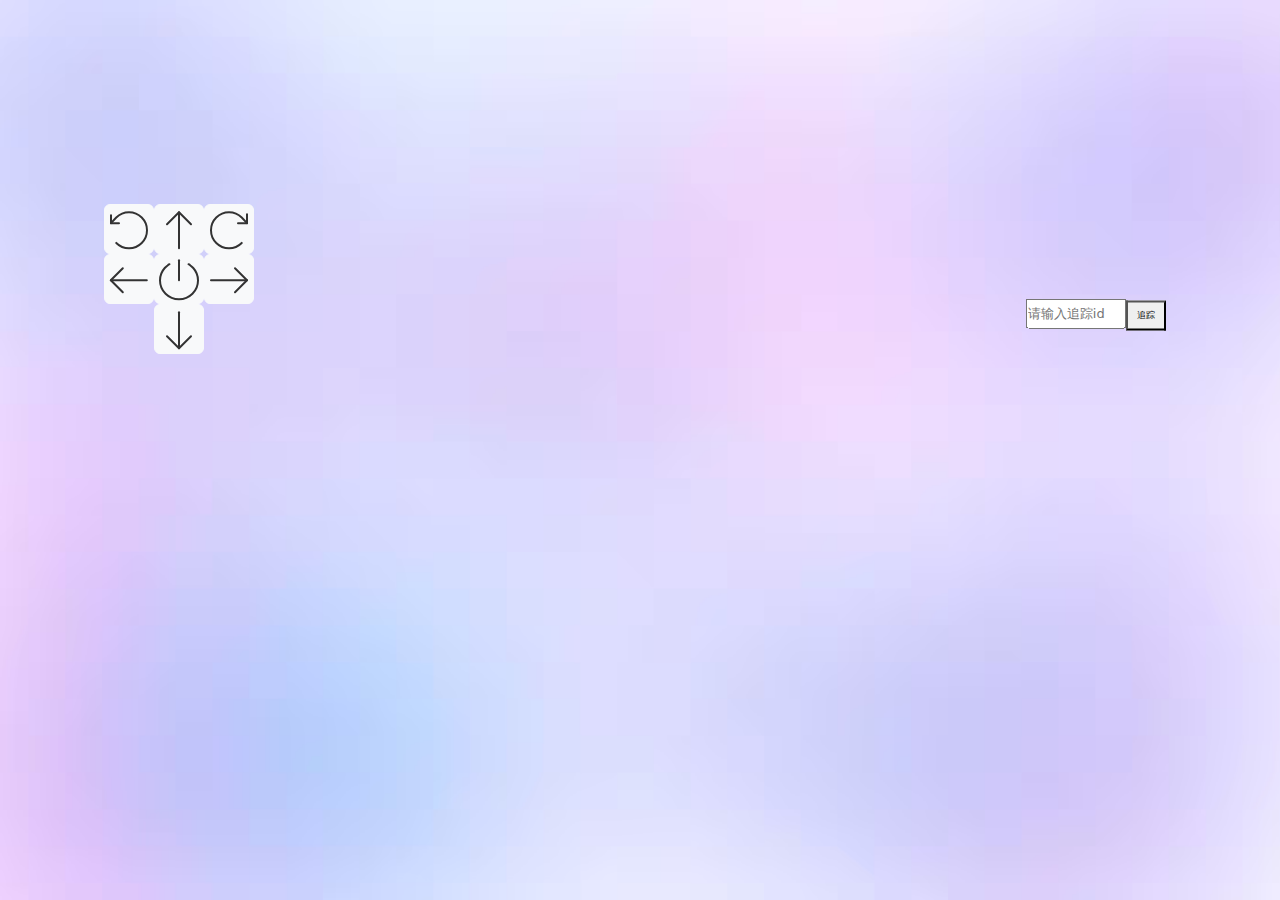
==== commit f2df1e07: "final" ====
--- a/src/main/resources/index.html
+++ b/src/main/resources/index.html
@@ -67,10 +67,18 @@
       </div>
     </div>
     <div id="trace">
-      <div id="trace-title">Trace</div>
+      <div id="trace-title">
+        <div id="trace-text-area">
+          <input type="text" id="trace-id" placeholder="请输入追踪id"></input>
+        </div>
+        <div id="trace-button-area">
+          <button id="trace-button">追踪</button>
+        </div>
+      </div>
       <div id="trace-content"></div>
     </div>
   </body>
   <script src="js/frame.js"></script>
   <script src="js/move.js"></script>
+  <script src="js/trace.js"></script>
 </html>
--- a/src/main/resources/css/control.css
+++ b/src/main/resources/css/control.css
@@ -1,5 +1,5 @@
 #control{
-    background-color: red;
+    /* background-color: red; */
     width: 150px;
     height: 150px;
     position: fixed;
@@ -14,7 +14,7 @@
     width: 50px;
     height: 50px;
     border-radius: 25%;
-    background-color: white;
+    /* background-color: white; */
     display: fixed;
 }
 
--- a/src/main/resources/css/trace.css
+++ b/src/main/resources/css/trace.css
@@ -4,19 +4,48 @@
     left: 86%;
     height: 315px;
     width: 150px;
-    background-color: #fff;
+    /* background-color: #fff; */
     transform: translate(-50%, -50%);
     /* z-index: 1; */
 } 
 #trace-title {
     font-size: 18px;
-    font-weight: bold;
-
+    /* font-weight: bold; */
+    /* flex-wrap: nowrap; */
+    display: flex;
+    /* align-items: center; */
     width: 150px;
     height: 40px;
 }
 #trace-content {
-    background-color: black;
+    /* background-color: black; */
     width: 150px;
     height: 275px;
 }
+#trace-text-area{
+    /* background-color: aqua; */
+    width: 100px;
+    height: 40px;
+    /* display: flex; */
+    /* align-items: center; */
+}
+#trace-button-area{
+    /* background-color: black; */
+    width: 50px;
+    height: 40px;
+}
+
+#trace-id{
+    width: 100px;
+    height: 30px;
+    font-size:small;
+    position: relative;
+    top: 5px;
+}
+#trace-button{
+    width: 40px;
+    height: 30px;
+    font-size: xx-small;
+    position: relative;
+    top: 5px;
+}